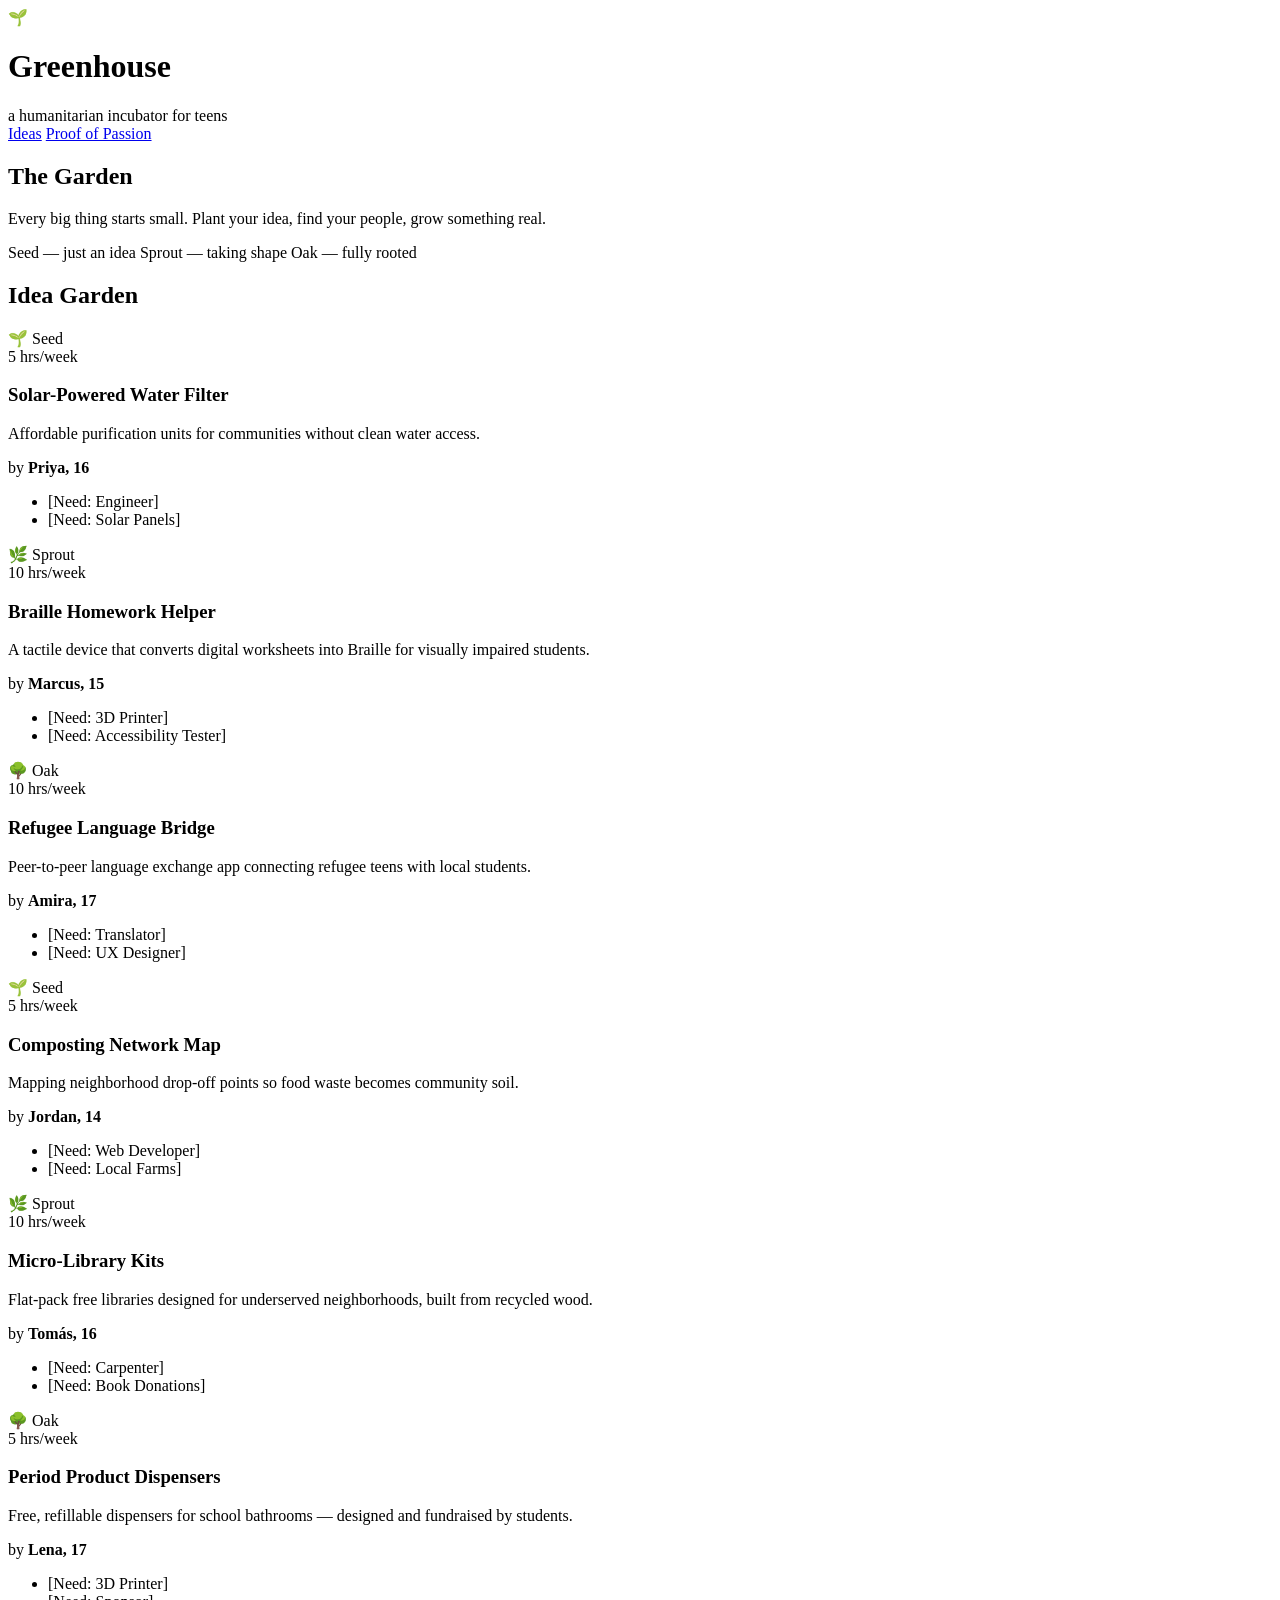
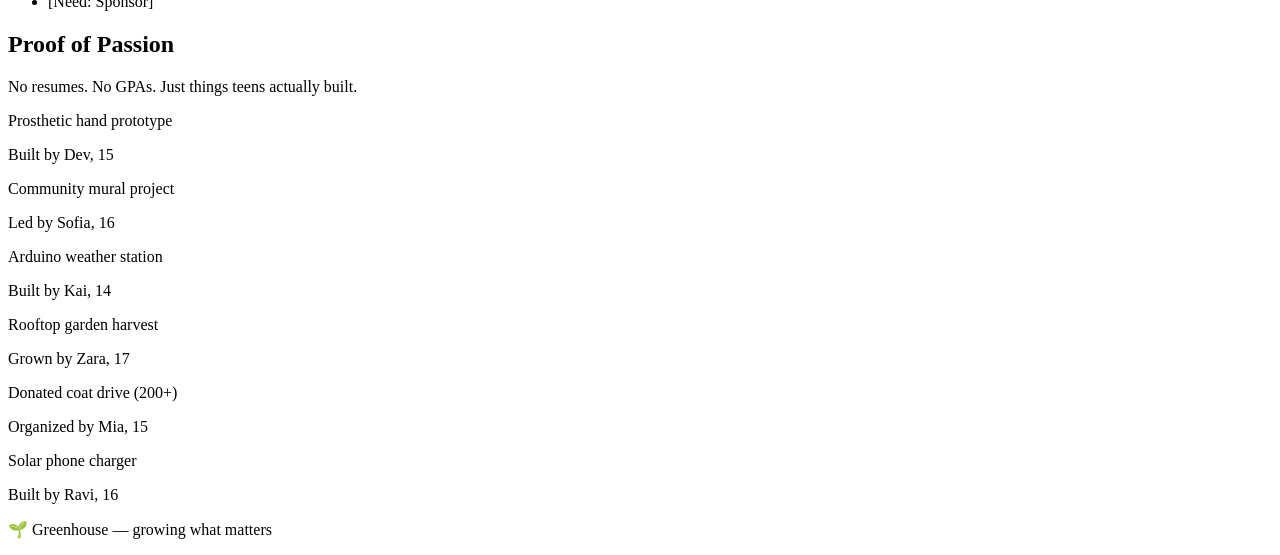
==== index.html @ e8dcfedf "Updated Greenhouse UI" ====
<!DOCTYPE html>
<html lang="en">
<head>
    <meta charset="UTF-8">
    <meta name="viewport" content="width=device-width, initial-scale=1.0">
    <title>Greenhouse Dashboard</title>
    <link rel="stylesheet" href="Skibidi.css">
</head>
<body>

    <!-- Header -->
    <header class="greenhouse-header">
        <div class="header-inner">
            <div class="logo">
                <span class="logo-icon">&#127793;</span>
                <h1>Greenhouse</h1>
                <span class="tagline">a humanitarian incubator for teens</span>
            </div>
            <nav class="header-nav">
                <a href="#ideas">Ideas</a>
                <a href="#gallery">Proof of Passion</a>
            </nav>
        </div>
    </header>

    <!-- Dashboard Intro -->
    <section class="dashboard-intro">
        <h2>The Garden</h2>
        <p>Every big thing starts small. Plant your idea, find your people, grow something real.</p>
        <div class="stage-legend">
            <span class="legend-item"><span class="stage-icon seed"></span> Seed &mdash; just an idea</span>
            <span class="legend-item"><span class="stage-icon sprout"></span> Sprout &mdash; taking shape</span>
            <span class="legend-item"><span class="stage-icon oak"></span> Oak &mdash; fully rooted</span>
        </div>
    </section>

    <!-- Idea Cards Grid -->
    <section id="ideas" class="idea-garden">
        <h2 class="section-title">Idea Garden</h2>
        <div class="idea-grid">

            <!-- Card 1: Seed -->
            <article class="idea-card seed">
                <div class="card-top">
                    <div class="growth-icon">
                        <span class="icon-symbol">&#127793;</span>
                        <span class="stage-label">Seed</span>
                    </div>
                    <span class="availability-badge">5 hrs/week</span>
                </div>
                <h3 class="card-title">Solar-Powered Water Filter</h3>
                <p class="card-desc">Affordable purification units for communities without clean water access.</p>
                <div class="card-author">by <strong>Priya, 16</strong></div>
                <ul class="resource-requests">
                    <li class="resource-tag">[Need: Engineer]</li>
                    <li class="resource-tag">[Need: Solar Panels]</li>
                </ul>
            </article>

            <!-- Card 2: Sprout -->
            <article class="idea-card sprout">
                <div class="card-top">
                    <div class="growth-icon">
                        <span class="icon-symbol">&#127807;</span>
                        <span class="stage-label">Sprout</span>
                    </div>
                    <span class="availability-badge">10 hrs/week</span>
                </div>
                <h3 class="card-title">Braille Homework Helper</h3>
                <p class="card-desc">A tactile device that converts digital worksheets into Braille for visually impaired students.</p>
                <div class="card-author">by <strong>Marcus, 15</strong></div>
                <ul class="resource-requests">
                    <li class="resource-tag">[Need: 3D Printer]</li>
                    <li class="resource-tag">[Need: Accessibility Tester]</li>
                </ul>
            </article>

            <!-- Card 3: Oak -->
            <article class="idea-card oak">
                <div class="card-top">
                    <div class="growth-icon">
                        <span class="icon-symbol">&#127795;</span>
                        <span class="stage-label">Oak</span>
                    </div>
                    <span class="availability-badge">10 hrs/week</span>
                </div>
                <h3 class="card-title">Refugee Language Bridge</h3>
                <p class="card-desc">Peer-to-peer language exchange app connecting refugee teens with local students.</p>
                <div class="card-author">by <strong>Amira, 17</strong></div>
                <ul class="resource-requests">
                    <li class="resource-tag">[Need: Translator]</li>
                    <li class="resource-tag">[Need: UX Designer]</li>
                </ul>
            </article>

            <!-- Card 4: Seed -->
            <article class="idea-card seed">
                <div class="card-top">
                    <div class="growth-icon">
                        <span class="icon-symbol">&#127793;</span>
                        <span class="stage-label">Seed</span>
                    </div>
                    <span class="availability-badge">5 hrs/week</span>
                </div>
                <h3 class="card-title">Composting Network Map</h3>
                <p class="card-desc">Mapping neighborhood drop-off points so food waste becomes community soil.</p>
                <div class="card-author">by <strong>Jordan, 14</strong></div>
                <ul class="resource-requests">
                    <li class="resource-tag">[Need: Web Developer]</li>
                    <li class="resource-tag">[Need: Local Farms]</li>
                </ul>
            </article>

            <!-- Card 5: Sprout -->
            <article class="idea-card sprout">
                <div class="card-top">
                    <div class="growth-icon">
                        <span class="icon-symbol">&#127807;</span>
                        <span class="stage-label">Sprout</span>
                    </div>
                    <span class="availability-badge">10 hrs/week</span>
                </div>
                <h3 class="card-title">Micro-Library Kits</h3>
                <p class="card-desc">Flat-pack free libraries designed for underserved neighborhoods, built from recycled wood.</p>
                <div class="card-author">by <strong>Tomás, 16</strong></div>
                <ul class="resource-requests">
                    <li class="resource-tag">[Need: Carpenter]</li>
                    <li class="resource-tag">[Need: Book Donations]</li>
                </ul>
            </article>

            <!-- Card 6: Oak -->
            <article class="idea-card oak">
                <div class="card-top">
                    <div class="growth-icon">
                        <span class="icon-symbol">&#127795;</span>
                        <span class="stage-label">Oak</span>
                    </div>
                    <span class="availability-badge">5 hrs/week</span>
                </div>
                <h3 class="card-title">Period Product Dispensers</h3>
                <p class="card-desc">Free, refillable dispensers for school bathrooms — designed and fundraised by students.</p>
                <div class="card-author">by <strong>Lena, 17</strong></div>
                <ul class="resource-requests">
                    <li class="resource-tag">[Need: 3D Printer]</li>
                    <li class="resource-tag">[Need: Sponsor]</li>
                </ul>
            </article>

        </div>
    </section>

    <!-- Proof of Passion Gallery -->
    <section id="gallery" class="passion-gallery">
        <h2 class="section-title">Proof of Passion</h2>
        <p class="gallery-subtitle">No resumes. No GPAs. Just things teens actually built.</p>
        <div class="gallery-grid">

            <div class="gallery-item">
                <div class="gallery-img" style="background-image: url('https://images.unsplash.com/photo-1581092160607-ee22621dd758?w=400&h=300&fit=crop');">
                    <div class="gallery-overlay">
                        <span class="gallery-label">Prosthetic hand prototype</span>
                    </div>
                </div>
                <p class="gallery-credit">Built by Dev, 15</p>
            </div>

            <div class="gallery-item">
                <div class="gallery-img" style="background-image: url('https://images.unsplash.com/photo-1574169208507-84376144848b?w=400&h=300&fit=crop');">
                    <div class="gallery-overlay">
                        <span class="gallery-label">Community mural project</span>
                    </div>
                </div>
                <p class="gallery-credit">Led by Sofia, 16</p>
            </div>

            <div class="gallery-item">
                <div class="gallery-img" style="background-image: url('https://images.unsplash.com/photo-1585771724684-38269d6639fd?w=400&h=300&fit=crop');">
                    <div class="gallery-overlay">
                        <span class="gallery-label">Arduino weather station</span>
                    </div>
                </div>
                <p class="gallery-credit">Built by Kai, 14</p>
            </div>

            <div class="gallery-item">
                <div class="gallery-img" style="background-image: url('https://images.unsplash.com/photo-1530836369250-ef72a3f5cda8?w=400&h=300&fit=crop');">
                    <div class="gallery-overlay">
                        <span class="gallery-label">Rooftop garden harvest</span>
                    </div>
                </div>
                <p class="gallery-credit">Grown by Zara, 17</p>
            </div>

            <div class="gallery-item">
                <div class="gallery-img" style="background-image: url('https://images.unsplash.com/photo-1509395176047-4a66953fd231?w=400&h=300&fit=crop');">
                    <div class="gallery-overlay">
                        <span class="gallery-label">Donated coat drive (200+)</span>
                    </div>
                </div>
                <p class="gallery-credit">Organized by Mia, 15</p>
            </div>

            <div class="gallery-item">
                <div class="gallery-img" style="background-image: url('https://images.unsplash.com/photo-1581092918056-0c4c3acd3789?w=400&h=300&fit=crop');">
                    <div class="gallery-overlay">
                        <span class="gallery-label">Solar phone charger</span>
                    </div>
                </div>
                <p class="gallery-credit">Built by Ravi, 16</p>
            </div>

        </div>
    </section>

    <!-- Footer -->
    <footer class="greenhouse-footer">
        <p>&#127793; Greenhouse &mdash; growing what matters</p>
    </footer>

    <script src="projhack.js"></script>
</body>
</html>
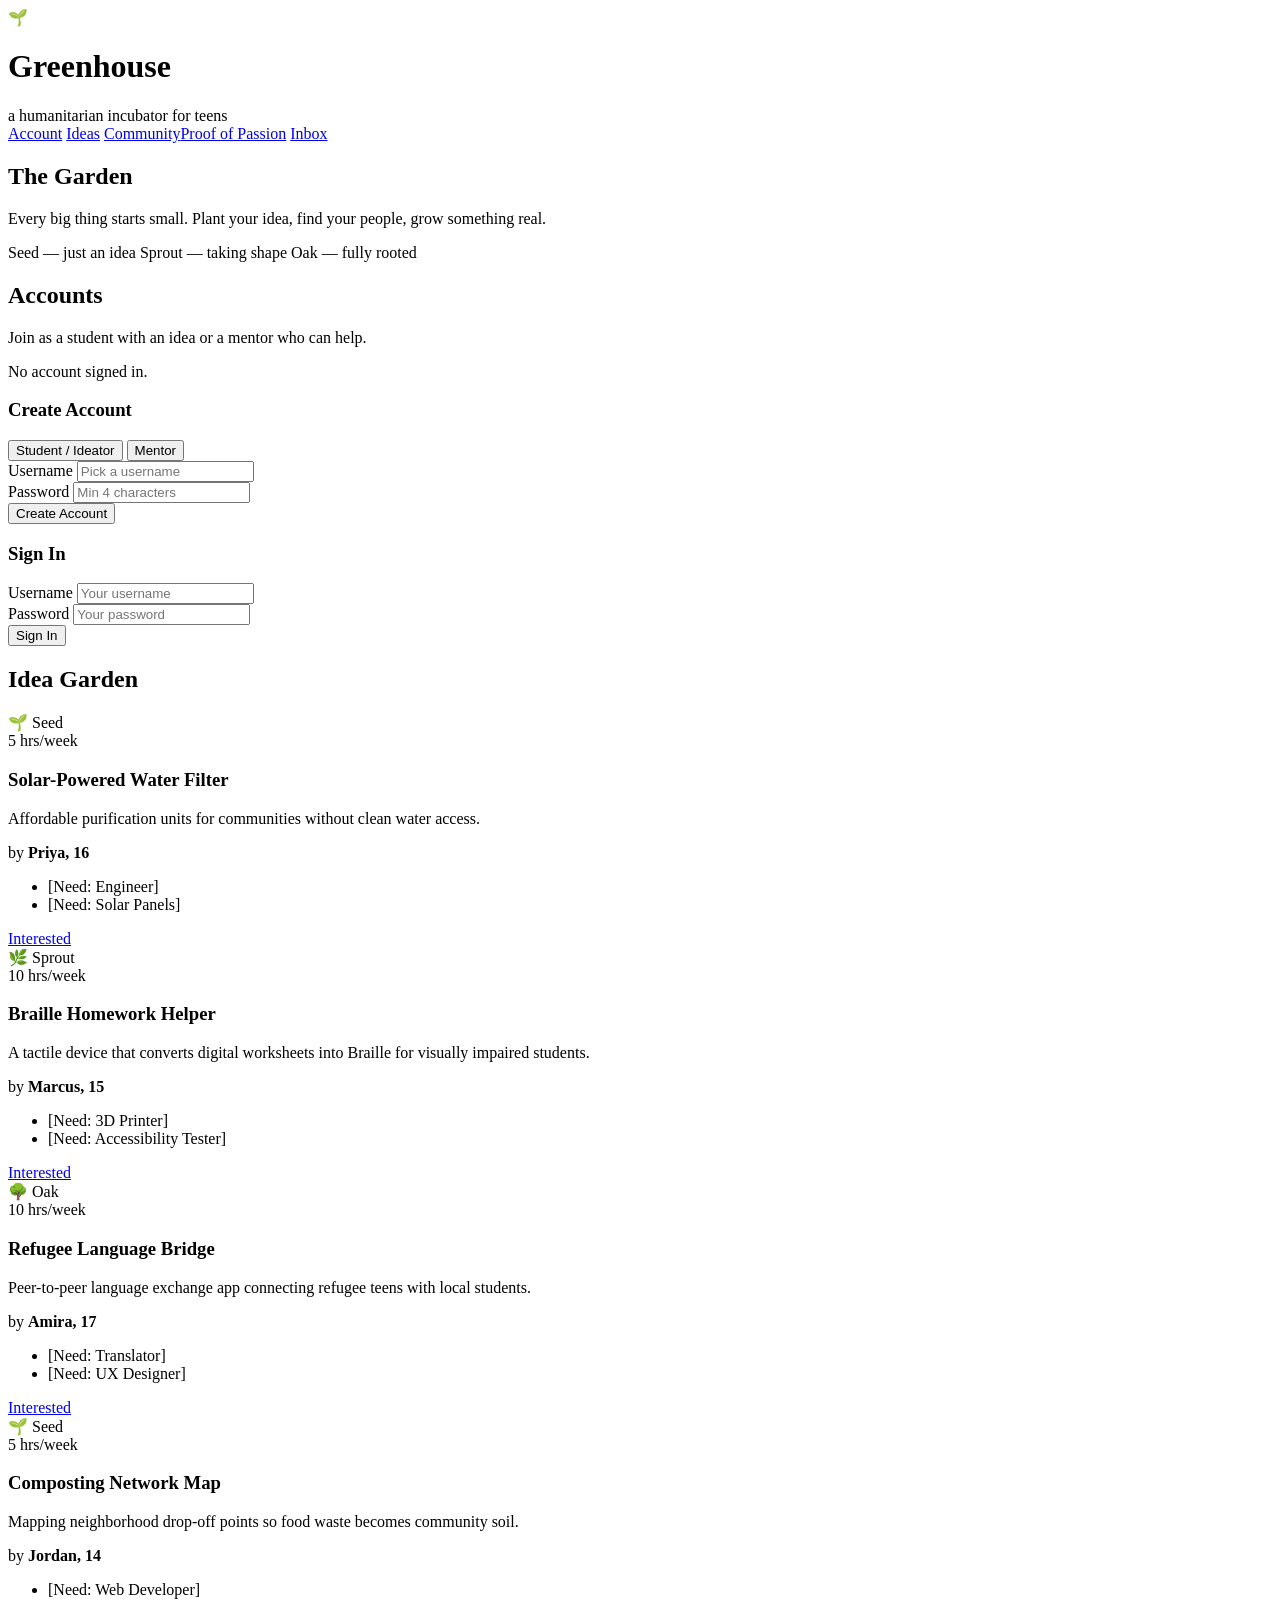
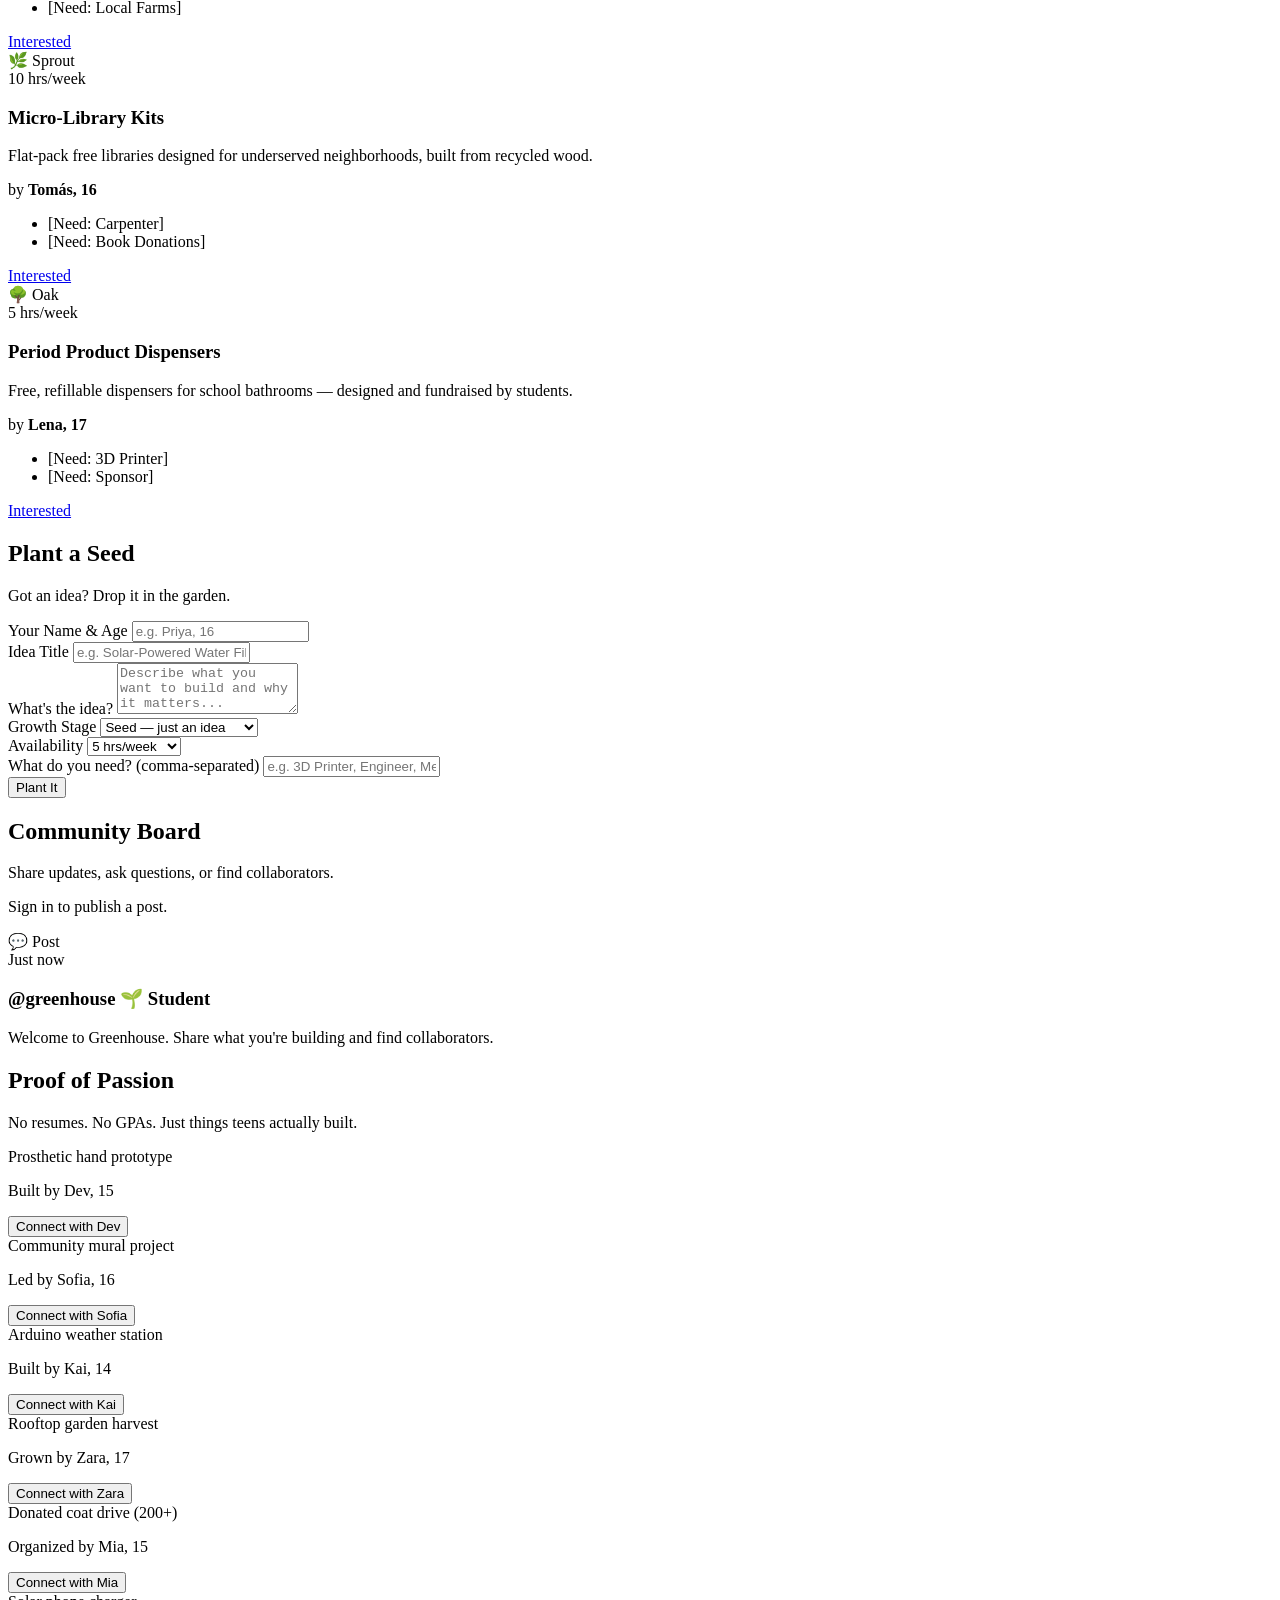
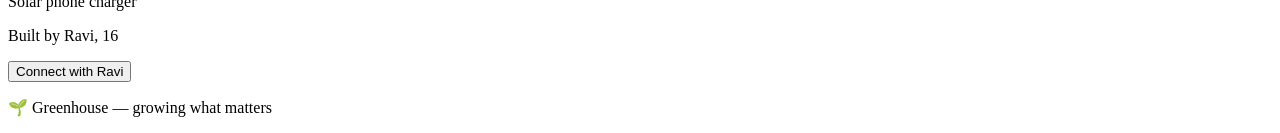
==== commit dfd9ed28: "Add Interested buttons, detail page, Connect messaging, and Inbox - projhack.js: Interest system (lo" ====
--- a/index.html
+++ b/index.html
@@ -4,6 +4,7 @@
     <meta charset="UTF-8">
     <meta name="viewport" content="width=device-width, initial-scale=1.0">
     <title>Greenhouse Dashboard</title>
+    <link rel="icon" type="image/png" href="https://cdn-icons-png.flaticon.com/512/7963/7963920.png">
     <link rel="stylesheet" href="Skibidi.css">
 </head>
 <body>
@@ -37,7 +38,7 @@
     <!-- Idea Cards Grid -->
     <section id="ideas" class="idea-garden">
         <h2 class="section-title">Idea Garden</h2>
-        <div class="idea-grid">
+        <div id="seed-vault" class="idea-grid">
 
             <!-- Card 1: Seed -->
             <article class="idea-card seed">
@@ -148,6 +149,50 @@
             </article>
 
         </div>
+    </section>
+
+    <!-- Plant a Seed Form -->
+    <section class="seed-form-section">
+        <h2 class="section-title">Plant a Seed</h2>
+        <p class="form-subtitle">Got an idea? Drop it in the garden.</p>
+        <form id="seed-form">
+            <div class="form-row">
+                <div class="form-group">
+                    <label for="seed-name">Your Name & Age</label>
+                    <input type="text" id="seed-name" name="name" placeholder="e.g. Priya, 16" required>
+                </div>
+                <div class="form-group">
+                    <label for="seed-title">Idea Title</label>
+                    <input type="text" id="seed-title" name="title" placeholder="e.g. Solar-Powered Water Filter" required>
+                </div>
+            </div>
+            <div class="form-group">
+                <label for="seed-desc">What's the idea?</label>
+                <textarea id="seed-desc" name="description" rows="3" placeholder="Describe what you want to build and why it matters..." required></textarea>
+            </div>
+            <div class="form-row">
+                <div class="form-group">
+                    <label for="seed-stage">Growth Stage</label>
+                    <select id="seed-stage" name="stage" required>
+                        <option value="seed">Seed — just an idea</option>
+                        <option value="sprout">Sprout — taking shape</option>
+                        <option value="oak">Oak — fully rooted</option>
+                    </select>
+                </div>
+                <div class="form-group">
+                    <label for="seed-hours">Availability</label>
+                    <select id="seed-hours" name="hours" required>
+                        <option value="5 hrs/week">5 hrs/week</option>
+                        <option value="10 hrs/week">10 hrs/week</option>
+                    </select>
+                </div>
+            </div>
+            <div class="form-group">
+                <label for="seed-needs">What do you need? (comma-separated)</label>
+                <input type="text" id="seed-needs" name="needs" placeholder="e.g. 3D Printer, Engineer, Mentor">
+            </div>
+            <button type="submit" class="seed-submit-btn">Plant It</button>
+        </form>
     </section>
 
     <!-- Proof of Passion Gallery -->
@@ -163,6 +208,7 @@
                     </div>
                 </div>
                 <p class="gallery-credit">Built by Dev, 15</p>
+                <button class="connect-btn" data-creator="Dev" data-subject="Re: Prosthetic hand prototype">Connect with Dev</button>
             </div>
 
             <div class="gallery-item">
@@ -172,6 +218,7 @@
                     </div>
                 </div>
                 <p class="gallery-credit">Led by Sofia, 16</p>
+                <button class="connect-btn" data-creator="Sofia" data-subject="Re: Community mural project">Connect with Sofia</button>
             </div>
 
             <div class="gallery-item">
@@ -181,6 +228,7 @@
                     </div>
                 </div>
                 <p class="gallery-credit">Built by Kai, 14</p>
+                <button class="connect-btn" data-creator="Kai" data-subject="Re: Arduino weather station">Connect with Kai</button>
             </div>
 
             <div class="gallery-item">
@@ -190,6 +238,7 @@
                     </div>
                 </div>
                 <p class="gallery-credit">Grown by Zara, 17</p>
+                <button class="connect-btn" data-creator="Zara" data-subject="Re: Rooftop garden harvest">Connect with Zara</button>
             </div>
 
             <div class="gallery-item">
@@ -199,6 +248,7 @@
                     </div>
                 </div>
                 <p class="gallery-credit">Organized by Mia, 15</p>
+                <button class="connect-btn" data-creator="Mia" data-subject="Re: Donated coat drive">Connect with Mia</button>
             </div>
 
             <div class="gallery-item">
@@ -208,6 +258,7 @@
                     </div>
                 </div>
                 <p class="gallery-credit">Built by Ravi, 16</p>
+                <button class="connect-btn" data-creator="Ravi" data-subject="Re: Solar phone charger">Connect with Ravi</button>
             </div>
 
         </div>
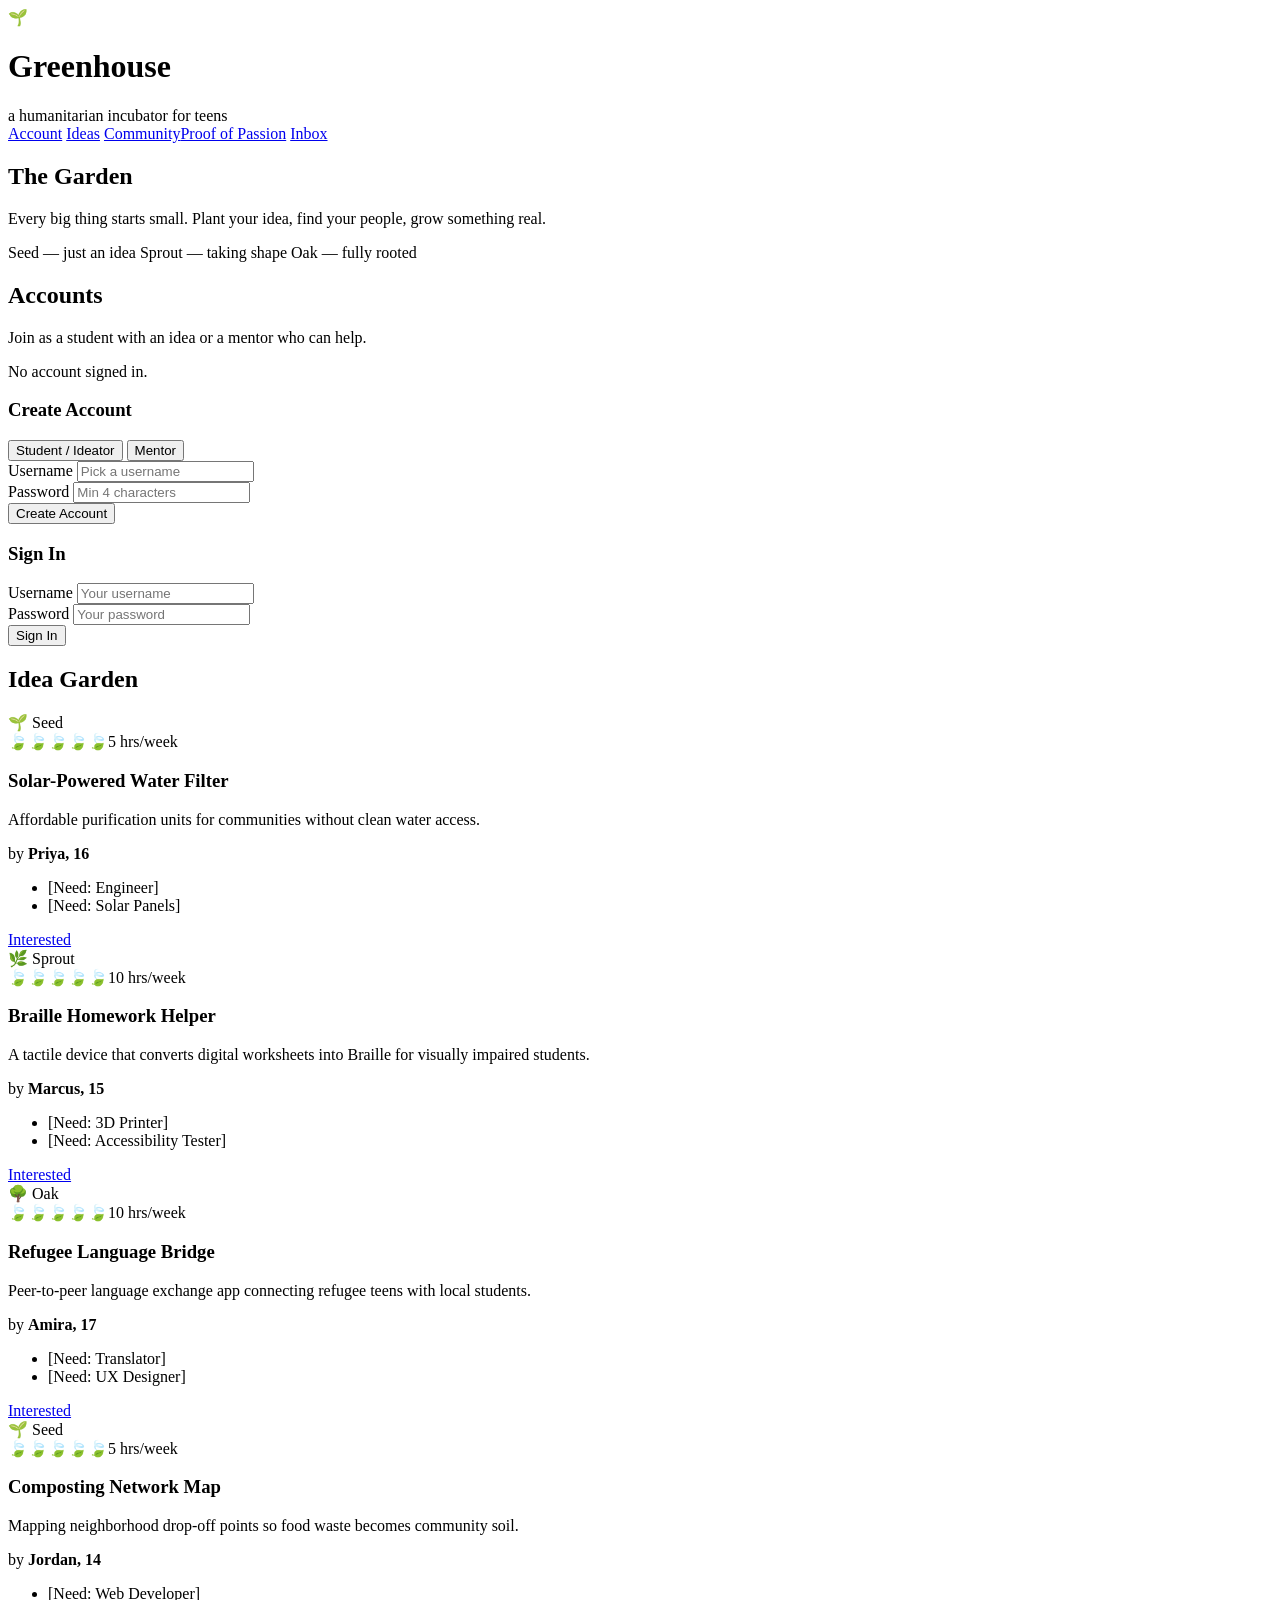
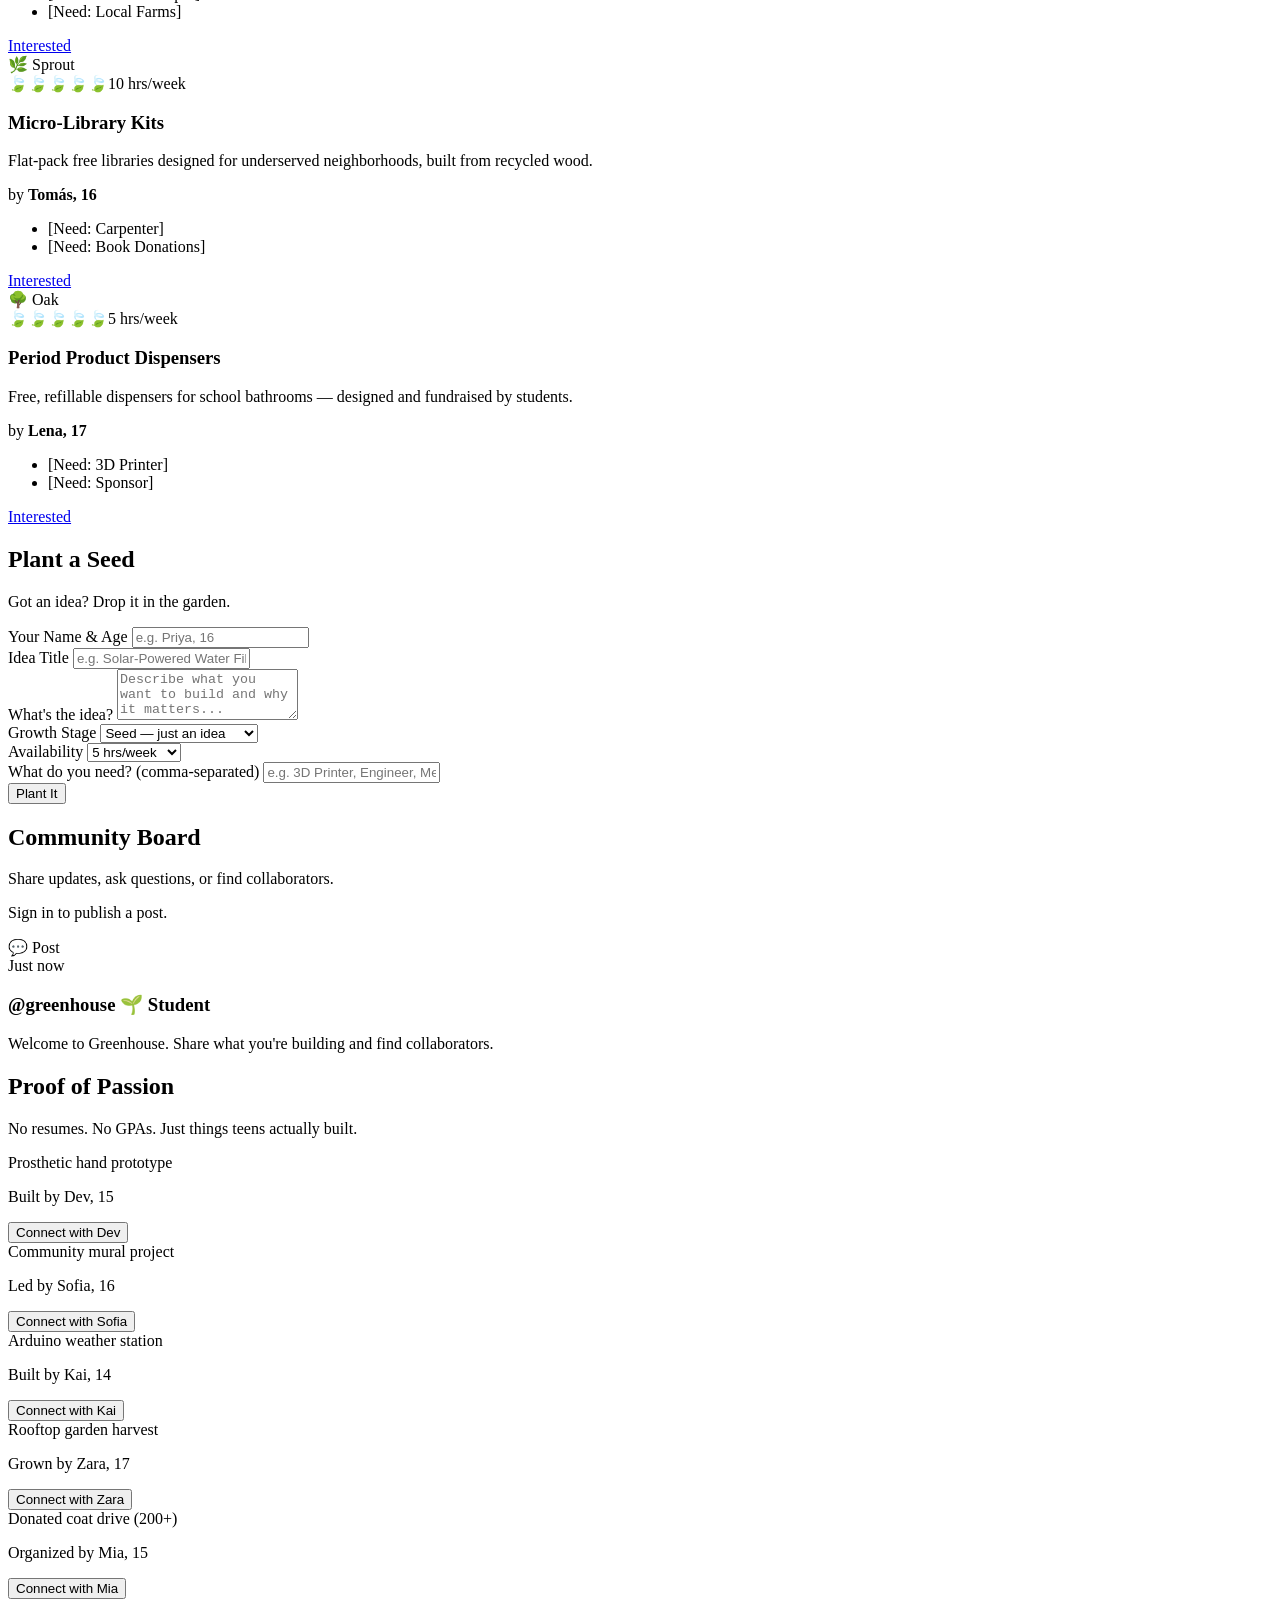
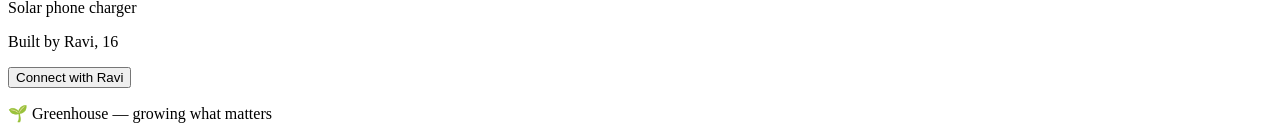
==== commit 0e077cc5: "Update index.html" ====
--- a/index.html
+++ b/index.html
@@ -9,7 +9,7 @@
 </head>
 <body>
 
-    <!-- Header -->
+    <!-- header -->
     <header class="greenhouse-header">
         <div class="header-inner">
             <div class="logo">
